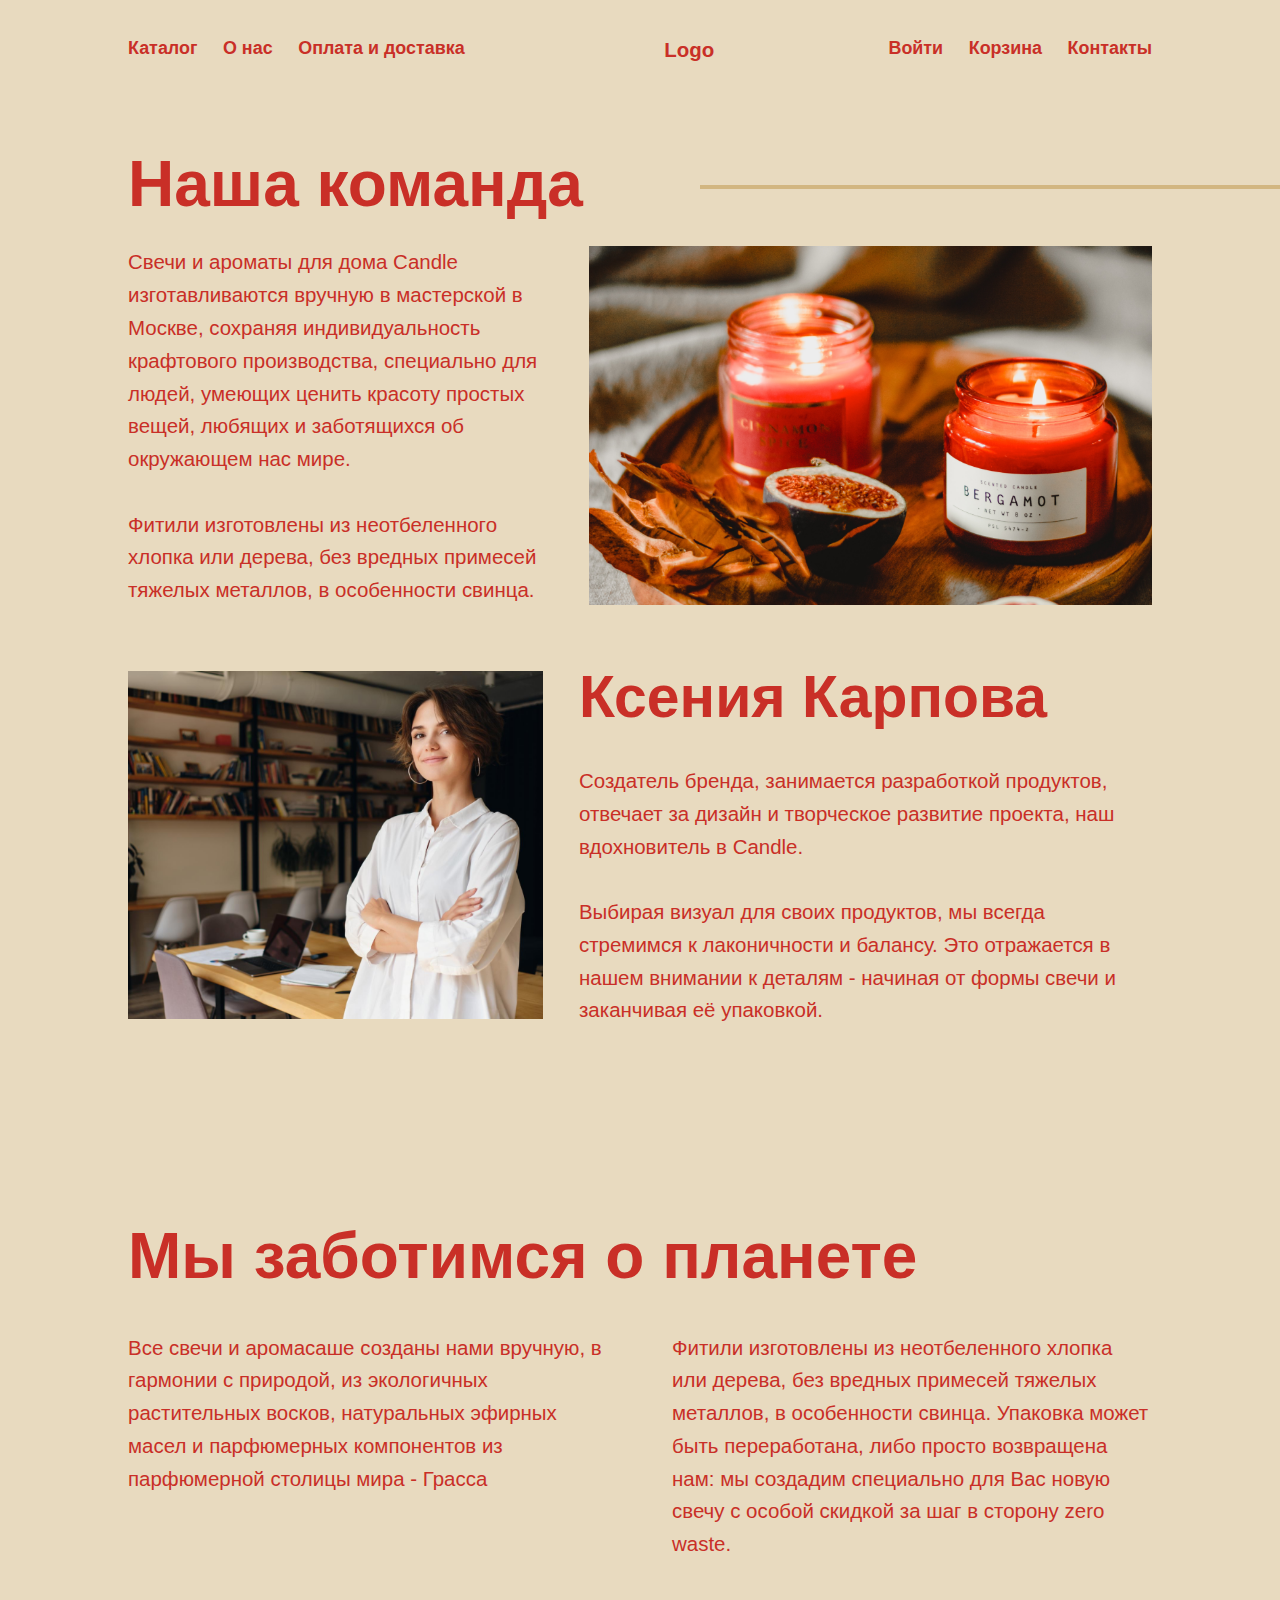
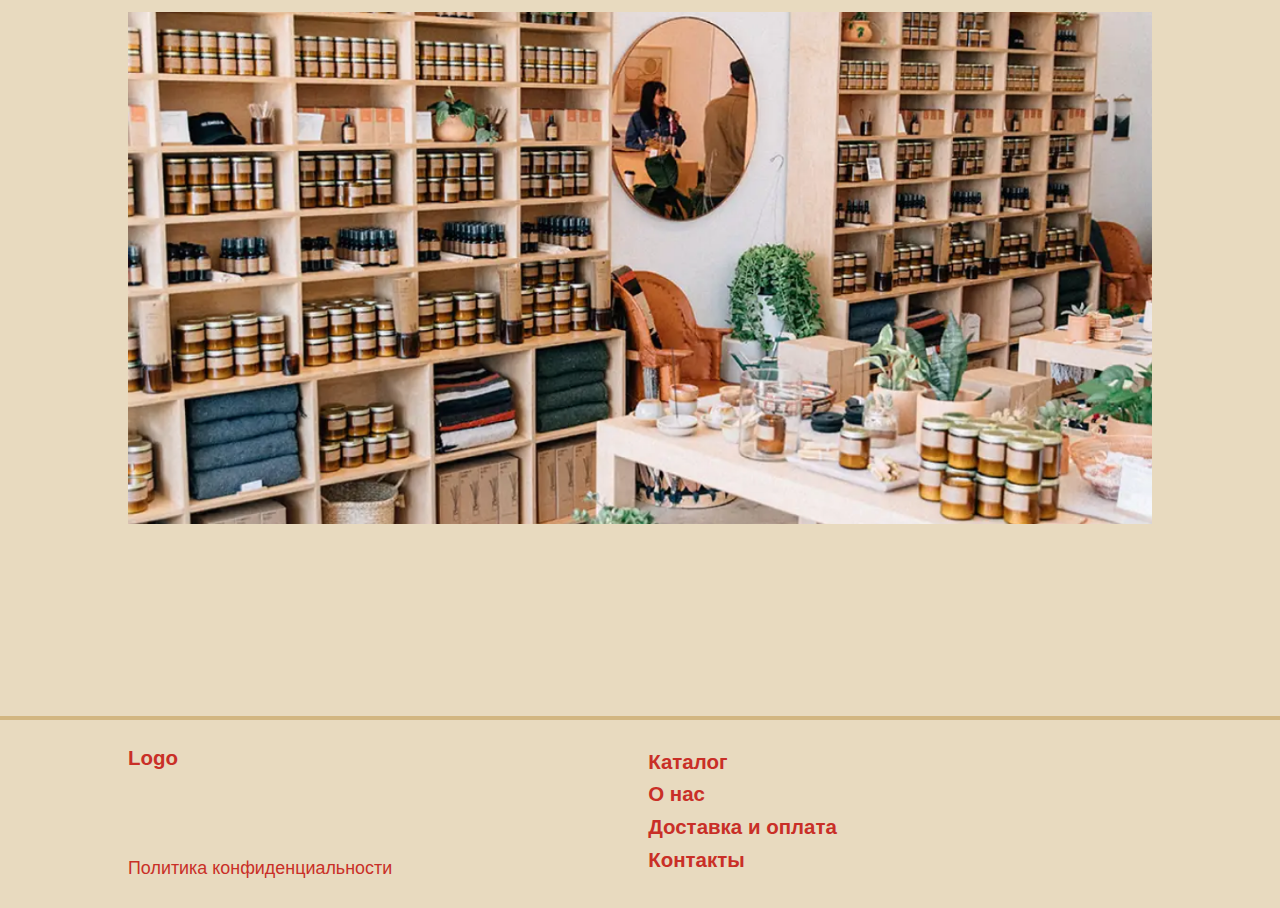
==== about.html @ 95ebd717 "first commit" ====
<!DOCTYPE html>
<html lang="en">
<head>
    <meta charset="UTF-8">
    <meta http-equiv="X-UA-Compatible" content="IE=edge">
    <meta name="viewport" content="width=device-width, initial-scale=1.0">
    <link rel="stylesheet" href="css/about.css">
    <title>Document</title>
</head>
<body>
    <header class="home">
        <nav class="navigation">
            <div class="nav__left">
                <div class="link___catalog">
                    <a href="" class="link__nav__catalog">Каталог</a>
                </div>
                <div class="link___about__us">
                    <a href="" class="link__nav__about__us">О нас</a>
                </div>
                <div class="link___payment__delivery">
                    <a href="delivery.html" class="link__nav__payment__delivery">Оплата и доставка</a>
                </div>
            </div>

            <div class="link__logo">
                <a href="index.html" class="logo">Logo</a>
            </div>

            <div class="nav__right">
                <div class="link___sign__in">
                    <a href="" class="link__nav__sign__in">Войти</a>
                </div>
                <div class="link___bag">
                    <a href="" class="link__nav__bag">Корзина</a>
                </div>
                <div class="link___contact">
                    <a href="contact.html" class="link__nav__contact">Контакты</a>
                </div>
            </div>
        </nav>
        <div class="container__header">
            <div class="top__header">
                <h1 class="title__header">Наша команда</h1>
                <div class="line">
                    <hr class="line__header">
                </div>
                
            </div>
            <div class="middle__header">
                <div class="middle__text__header">Свечи и ароматы для дома Candle изготавливаются вручную в мастерской в Москве, сохраняя индивидуальность крафтового производства, специально для людей, умеющих ценить красоту простых вещей, любящих и заботящихся об окружающем нас мире.
<br> <br>
                    Фитили изготовлены из неотбеленного хлопка или дерева, без вредных примесей тяжелых металлов, в особенности свинца. </div>
                <div class="middle__photo__header"></div>
            </div>
            <div class="bottom__header">
                <div class="bottom__photo__header"></div>
                <div class="bottom__text__header">
                    <h2 class="owner">Ксения Карпова</h2>
                    <p class="text__owner">Создатель бренда, занимается разработкой продуктов, отвечает за дизайн и творческое развитие проекта, наш вдохновитель в Candle.
                     <br>   <br>Выбирая визуал для своих продуктов, мы всегда стремимся к лаконичности и балансу. Это отражается в нашем внимании к деталям - начиная от формы свечи и заканчивая её упаковкой.
                    </p>
                </div>
            </div>
        </div>
    </header>

    <section class="concern">
        <h2 class="concern__title">Мы заботимся о планете</h2>
        <div class="container__concern">
            <div class="left__concern">
                <p class="text_concern">Все свечи и аромасаше созданы нами вручную, в гармонии с природой, из экологичных растительных восков, натуральных эфирных масел и парфюмерных компонентов из парфюмерной столицы мира - Грасса</p>
            </div>
            <div class="right__concern">
                <p class="text_concern">Фитили изготовлены из неотбеленного хлопка или дерева, без вредных примесей тяжелых металлов, в особенности свинца. Упаковка может быть переработана, либо просто возвращена нам: мы создадим специально для Вас новую свечу с особой скидкой за шаг в сторону zero waste.</p>
            </div>
        </div>
        <div class="photo__concern">
            <div class="photo__concern02">
            
            </div>
        </div>
    </section>


    <footer>
        <hr class="line__footer">
        <div class="footer__container">
            <div class="left__footer">
                <div class="link__logo">
                    <a href="index.html" class="logo">Logo</a>
                </div>
                <div class="politica">
                    <a href="" class="privacy_policy">Политика конфиденциальности</a>
                </div>
            </div>
            <div class="right__footer">
                <div class="link__catalog">
                    <a href="" class="catalog">Каталог</a>
                </div>
                <div class="link__about">
                    <a href="" class="about">О нас</a>
                </div>
                <div class="link__delivery">
                    <a href="delivery.html" class="delivery">Доставка и оплата</a>
                </div>
                <div class="link__contact">
                    <a href="contact.html" class="contact">Контакты</a>
                </div>
            </div>
        </div>
    </footer>
</body>
</html>
---- css/about.css ----
@font-face {
    font-family: "MAK";
    font-style: normal;
    font-weight: 400;
  
    src: local("MAK"),
         url("/font/Mak/MAK.otf") format("otf");
}
@font-face {
    font-family: "MAK";
    font-style: normal;
    font-weight: 700;
  
    src: local("MAK"),
         url("/font/Mak/MAK-bold.otf") format("otf");
}
@font-face {
    font-family: "Roboto";
    font-style: normal;
    font-weight: 400;
  
    src: local("Roboto"),
         url("/font/Roboto/Roboto-Regular.ttf") format("ttf");
}
  @font-face {
    font-family: "Roboto";
    font-style: normal;
    font-weight: 700;
  
    src: local("Roboto"),
         url("/font/Roboto/Roboto-Bold.ttf") format("ttf");
}
@font-face {
    font-family: "Roboto";
    font-style: normal;
    font-weight: 300;
  
    src: local("Roboto"),
         url("/font/Roboto/Roboto-Thin.woff") format("woff");
}
*{
    padding: 0;
    margin: 0;
}
:root{
    --collor1: #E8DABF;
    --collor2: #C92F27;
    --collor5: #D2B681;
    --collor3: #1E1515;
    --collor4: #FFEBDD;
}
body{
    font-family: 'Roboto', sans-serif;
    font-weight: 400;
    background-color: var(--collor1);
    color: var(--collor2);
    box-sizing: border-box;
}

/* navigation */
.navigation{
    display: flex;
    justify-content: space-between;
    padding-left: 10vw;
    padding-right: 10vw;
    padding-top: 3vw;
}
.nav__left{
    display: flex;
    justify-content: space-between;
}
.nav__left a{
    padding-right: 2vw;
}
.nav__right{
    display: flex;
    justify-content: space-between;
}
.navigation a{
    font-family: 'Roboto', sans-serif;
    font-weight: 700;
    text-decoration: none;
    font-size: 1.4vw;
    color: var(--collor2);
}
.link__nav__sign__in{
    padding-right: 2vw;
}
.link__nav__bag{
    padding-right: 2vw;
}
@media only screen and (max-width: 480px) {
    
}












/* header */
.container__header{
    padding-bottom: 15vw;
}
.top__header{
    justify-content: space-between;
    display: flex;
    padding-left: 10vw;
}
.title__header{
    font-family: 'MAK', sans-serif;
    font-weight: 700;
    font-size: 5vw;
    padding-bottom: 2vw;
}
.line__header{
    margin-top: 3vw;
    width: 45vw;
    border: 2px solid var(--collor5);
}
.middle__header{
    display: flex;
    justify-content: space-between;
    padding-left: 10vw;
    padding-right: 10vw;
}
.middle__text__header{
    width: 34vw;
    font-size: 1.6vw;
    font-family: 'Roboto', sans-serif;
    font-weight: 400;
    line-height: 160%;
    padding-bottom: 5vw;
}
.middle__photo__header{
    width: 44vw;
    height: 28vw;
    background: url("../img/о_нас01.png") no-repeat;
    background-size: cover;
}
.bottom__header{
    display: flex;
    padding-left: 10vw;
    padding-right: 10vw;
}
.bottom__photo__header{
    width: 32.6vw;
    height: 27.2vw;
    background: url("../img/о_нас02.png") no-repeat;
    background-size: cover;
}
.bottom__text__header{
    width: 45vw;
    font-size: 1.6vw;
    font-family: 'Roboto', sans-serif;
    font-weight: 400;
    line-height: 160%;
    padding-left: 2.8vw;
}
.owner{padding-top: 0.8vw;
    font-family: 'MAK', sans-serif;
    font-weight: 700;
    font-size: 4.6vw;
    padding-bottom: 4vw;
}



















/* Concern */
.concern{
    margin-bottom: 15vw;
}
.concern__title{
    padding-left: 10vw;
    padding-right: 10vw;
    font-family: 'MAK', sans-serif;
    font-weight: 700;
    font-size: 5vw;
    padding-bottom: 3vw;
}
.container__concern{
    display: flex;
    padding-left: 10vw;
    padding-right: 10vw;

}
.left__concern, .right__concern{
    width: 40vw;
    margin-bottom: 4vw;
}
.left__concern{
    padding-right: 5vw;
}
.photo__concern02{
    width: 80vw;
    height: 40vw;
    background: url("../img/Rectangle\ 64.png") no-repeat;
    background-size: cover;
}
.photo__concern{
    padding-left: 10vw;
    padding-right: 10vw;
}
.text_concern{
    font-size: 1.6vw;
    font-family: 'Roboto', sans-serif;
    font-weight: 400;
    line-height: 160%;
}















/* footer */
.line__footer{
    border: 2px solid var(--collor5);
}
.footer__container{
    display: flex;
    padding-left: 10vw;
    font-family: 'Roboto', sans-serif;
    font-weight: 700;
    margin-top: 2vw;
    margin-bottom:2vw;
}
.right__footer{
    margin-left: 20vw;
}
.right__footer a{
    text-decoration: none;
    color: var(--collor2);
    font-size: 1.6vw;
    line-height: 160%;
}
.link__logo a{
    text-decoration: none;
    color: var(--collor2);
    font-size: 1.6vw;
}
.politica a{
    text-decoration: none;
    color: var(--collor2);
    font-family: 'Roboto', sans-serif;
    font-weight: 400;
    font-size: 1.4vw;
    line-height: 160%;
}
.link__logo{
    padding-bottom: 6.6vw;
}
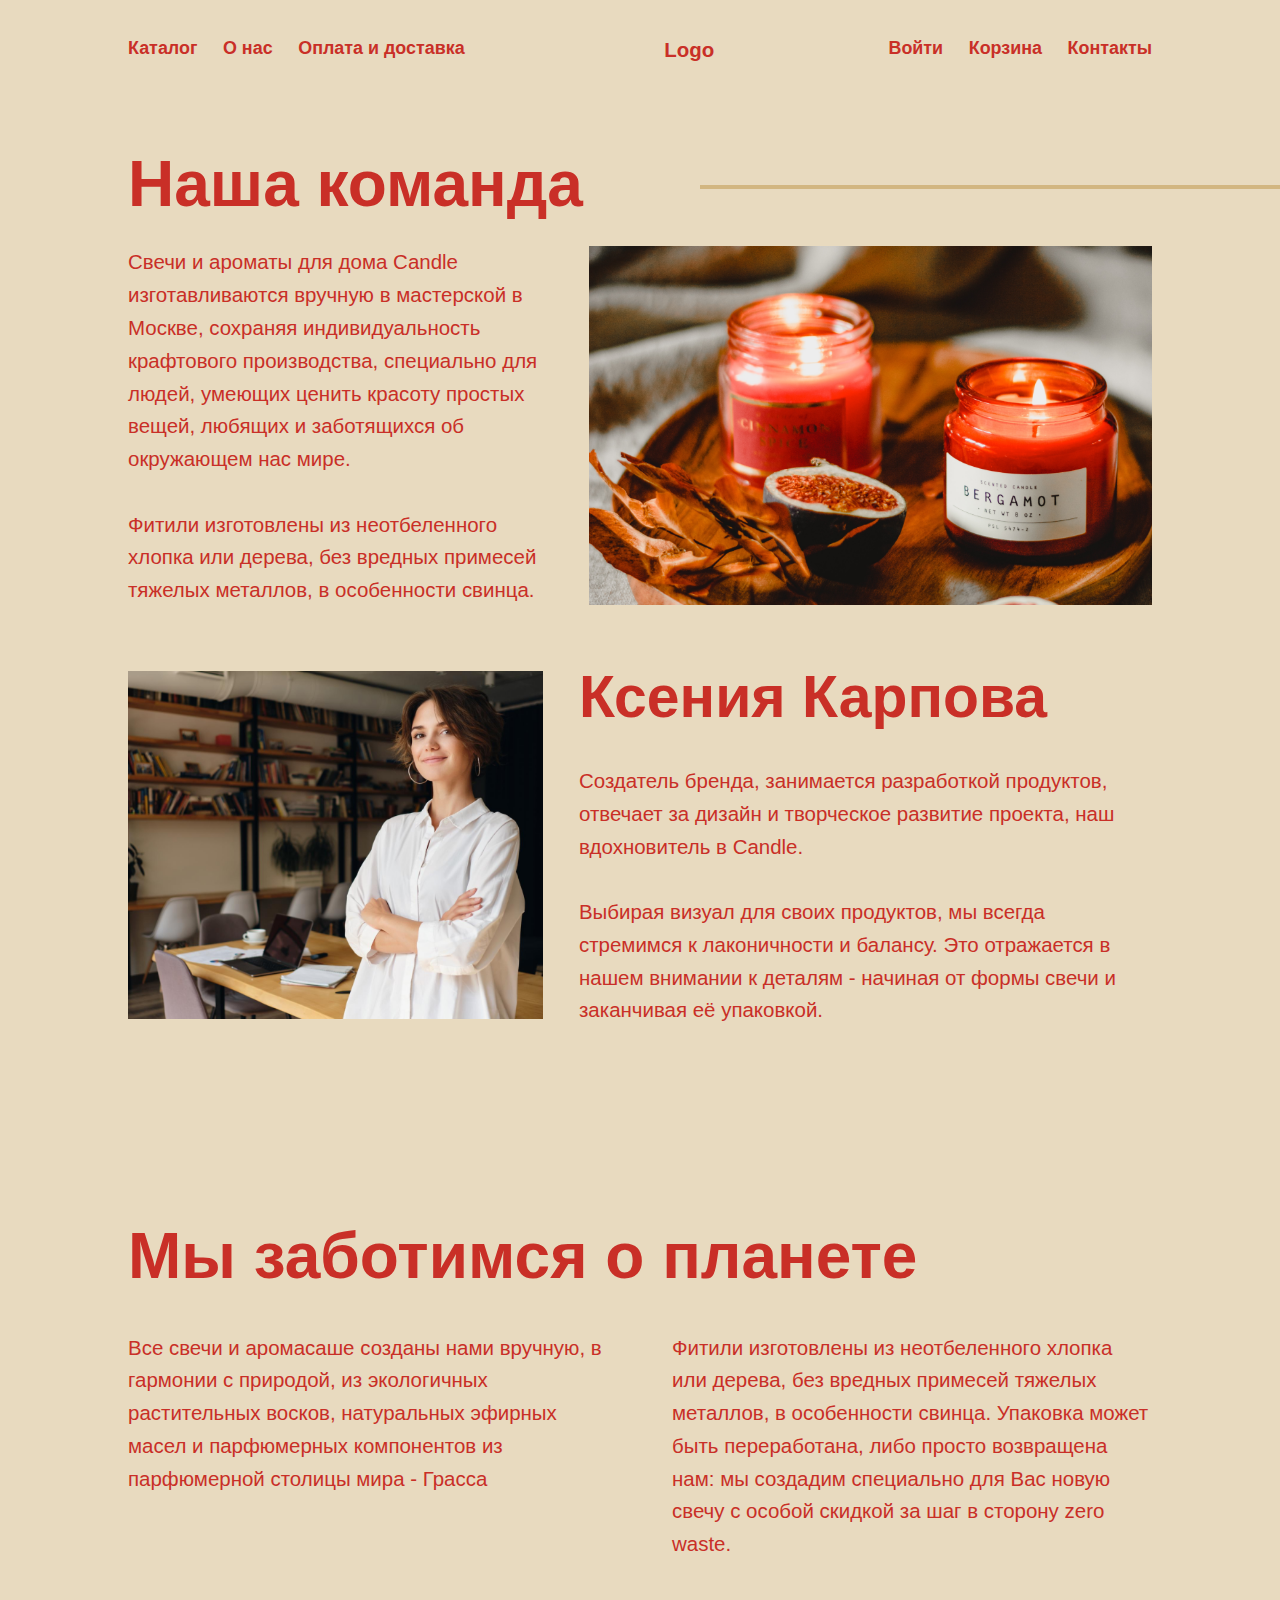
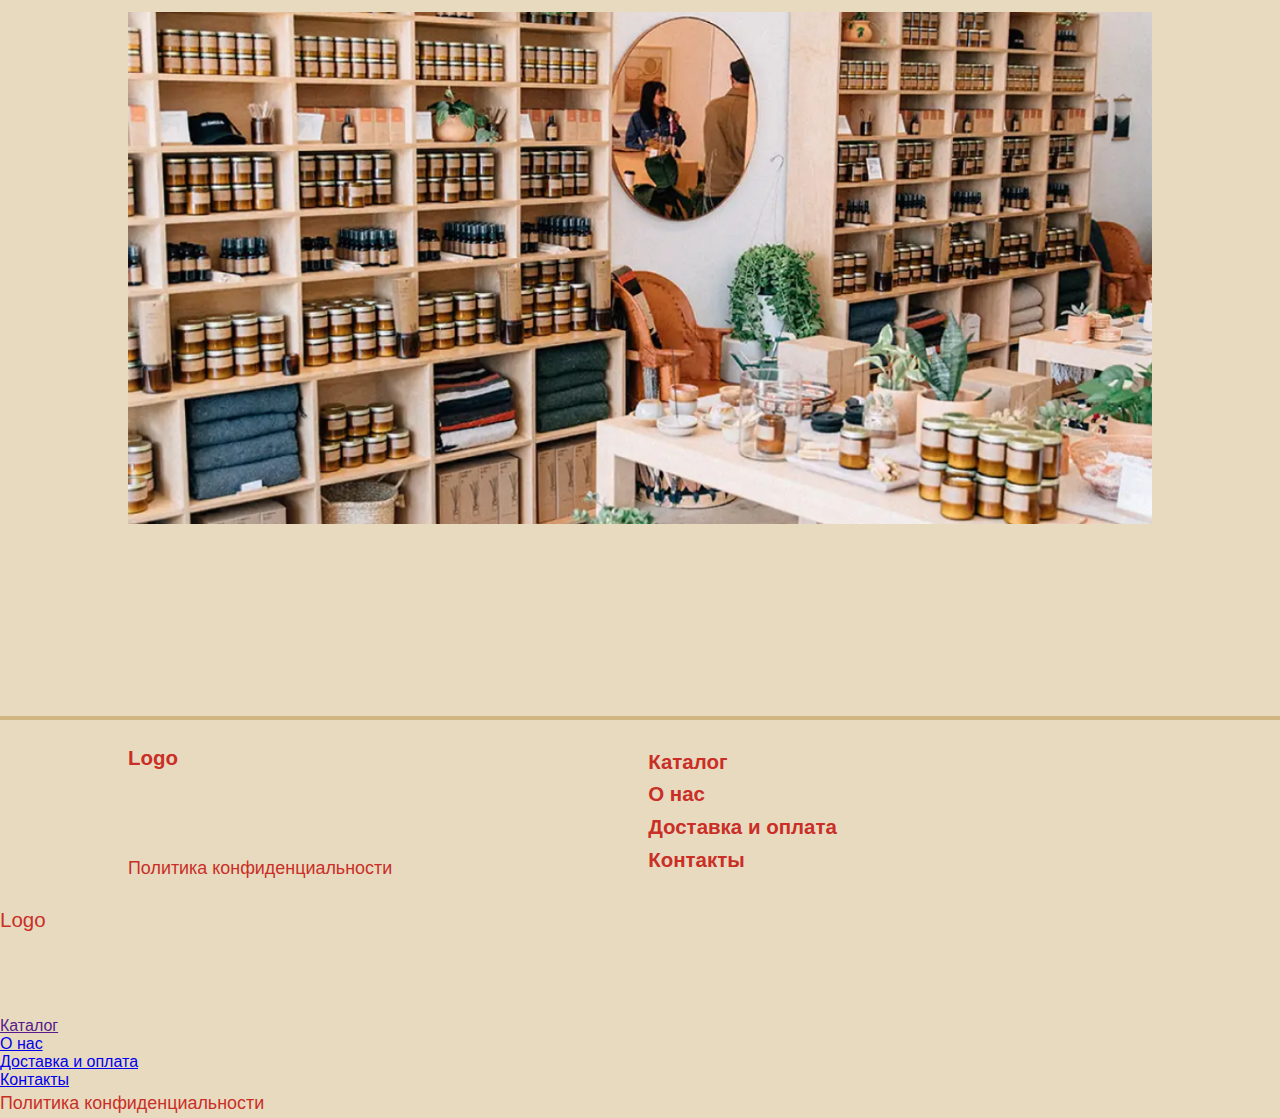
==== commit 2ed4b9b4: "Mobile version +3 pages" ====
--- a/about.html
+++ b/about.html
@@ -9,7 +9,36 @@
 </head>
 <body>
     <header class="home">
-        <nav class="navigation">
+        <div class="mobile__head">
+            <div class="container__mobile">
+                <input type="checkbox" id="nav-toggle" hidden>
+    
+        <nav class="nav">
+
+        <label for="nav-toggle" class="nav-toggle" onclick></label>
+        <h2 class="logo"> 
+            <a href="//dbmast.ru/">Candle</a> 
+        </h2>
+        <ul>
+            <li><a href="" class="link__nav__catalog">Каталог</a>
+            <li><a href="about.html" class="link__nav__about__us">О нас</a>
+            <li><a href="delivery.html" class="link__nav__payment__delivery">Оплата и доставка</a>
+            <li><a href="" class="link__nav__sign__in">Войти</a>
+            <a href="contact.html" class="link__nav__contact">Контакты</a>
+        </ul>
+        </nav>
+            </div>
+              <div class="link__logo">
+                <a href="index.html" class="logo">Logo</a>
+              </div>
+              <div class="link___bag">
+                <a href="" class="link__nav__bag"><svg width="28" height="31" viewBox="0 0 28 31" fill="none" xmlns="http://www.w3.org/2000/svg">
+                    <path d="M7.91304 13.6203V5.75949C8.37681 4.50633 10.2087 2 13.8261 2C17.4435 2 19.2754 4.50633 19.7391 5.75949V13.6203M2 9.86076C2 15.2152 2 26.1291 2 26.9494C2 27.7696 4.08696 28.6582 5.13043 29C10.1159 29 20.5739 29 22.5217 29C24.4696 29 25.6522 26.9494 26 25.9241V9.86076H14H2Z" stroke="#C92F27" stroke-width="3"/>
+                    </svg>
+                    </a>
+            </div>
+        </div>
+        <nav class="navigation__pc">
             <div class="nav__left">
                 <div class="link___catalog">
                     <a href="" class="link__nav__catalog">Каталог</a>
@@ -108,6 +137,28 @@
                 </div>
             </div>
         </div>
+        <!-- mobile -->
+
+        <div class="footer__container__mobile">
+            <div class="link__logo">
+                <a href="index.html" class="logo">Logo</a>
+            </div>
+            <div class="link__catalog">
+                <a href="" class="catalog">Каталог</a>
+            </div>
+            <div class="link__about">
+                <a href="about.html" class="about">О нас</a>
+            </div>
+            <div class="link__delivery">
+                <a href="delivery.html" class="delivery">Доставка и оплата</a>
+            </div>
+            <div class="link__contact">
+                <a href="contact.html" class="contact">Контакты</a>
+            </div>
+        <div class="politica">
+            <a href="" class="privacy_policy">Политика конфиденциальности</a>
+        </div>
+    </div>
     </footer>
 </body>
 </html>--- a/css/about.css
+++ b/css/about.css
@@ -58,7 +58,7 @@
 }
 
 /* navigation */
-.navigation{
+.navigation__pc{
     display: flex;
     justify-content: space-between;
     padding-left: 10vw;
@@ -76,7 +76,7 @@
     display: flex;
     justify-content: space-between;
 }
-.navigation a{
+.navigation__pc a{
     font-family: 'Roboto', sans-serif;
     font-weight: 700;
     text-decoration: none;
@@ -89,7 +89,353 @@
 .link__nav__bag{
     padding-right: 2vw;
 }
+.mobile__head{
+    display: none;
+}
 @media only screen and (max-width: 480px) {
+    .navigation__pc{
+        display: none;
+    }
+    .mobile__head{
+        padding-top: 6vw;
+        padding-left: 10vw;
+        padding-right: 10vw;
+        display: flex;
+        justify-content: space-between;
+    }
+    .link__logo a{
+        font-size: 6vw !important;
+    }
+    .container__mobile{
+        display: block;
+    }
+    .nav {
+       /*  ширна произвольная, не стесняйтесь экспериментировать */
+       width: 320px;
+       min-width: 320px;
+       /* фиксируем и выставляем высоту панели на максимум */
+       height: 100%;
+       position: absolute;
+       top: 0;
+       bottom: 0;
+       margin: 0;
+       /* сдвигаем (прячем) панель относительно левого края страницы */
+       left: -320px;
+       /* внутренние отступы */
+       padding: 15px 15px;
+       /* плавный переход смещения панели */
+       -webkit-transition: left 0.3s;
+       -moz-transition: left 0.3s;
+       transition: left 0.3s;
+       /* определяем цвет фона панели */
+       background: var(--collor1);
+       /* поверх других элементов */
+       z-index: 2000;
+    }
+     
+    /**
+     * Кнопка переключения панели
+     * тег <label>
+     */
+     
+    .nav-toggle {
+        /* абсолютно позиционируем */
+        position: absolute;
+        /* относительно левого края панели */
+        left: 342px;
+        /* внутренние отступы */
+        padding: 2vw;
+        margin-left: 3vw;
+        margin-top: 3vw;
+        /* определяем цвет фона переключателя
+         * чаще вчего в соответствии с цветом фона панели
+        */
+        background: inherit;
+        /* цвет текста */
+        color: var(--collor2);
+        /* вид курсора */
+        cursor: pointer;
+        /* размер шрифта */
+        font-size: 2em;
+        line-height: 1;
+        /* всегда поверх других элементов страницы */
+        z-index: 2001;
+        /* анимируем цвет текста при наведении */
+        -webkit-transition: color .25s ease-in-out;
+        -moz-transition: color .25s ease-in-out;
+        transition: color .25s ease-in-out;
+    }
+     
+    /* определяем текст кнопки 
+     * символ Unicode (TRIGRAM FOR HEAVEN)
+    */
+     
+    .nav-toggle:after {
+        content: '\2630';
+        text-decoration: none;
+    }
+     
+    /* цвет текста при наведении */
+     
+    .nav-toggle:hover {
+        color: var(--collor2);
+    }
+     
+    /**
+     * Скрытый чекбокс (флажок)
+     * невидим и недоступен :)
+     * имя селектора атрибут флажка
+     */
+     
+    [id='nav-toggle'] {
+        position: absolute;
+        display: none;
+    }
+     
+    /**
+     * изменение положения переключателя 
+     * при просмотре на мобильных устройствах
+     * когда навигация раскрыта, распологаем внутри панели
+    */
+     
+    [id='nav-toggle']:checked ~ .nav > .nav-toggle {
+        left: auto;
+        right: 2px;
+        top: 1em;
+    }
+     
+    /**
+     * Когда флажок установлен, открывается панель
+     * используем псевдокласс:checked
+     */
+     
+    [id='nav-toggle']:checked ~ .nav {
+        left: 0;
+        box-shadow:4px 0px 20px 0px rgba(0,0,0, 0.5);
+        -moz-box-shadow:4px 0px 20px 0px rgba(0,0,0, 0.5);
+        -webkit-box-shadow:4px 0px 20px 0px rgba(0,0,0, 0.5);
+        overflow-y: auto;
+    }
+     
+    /* 
+     * смещение контента страницы
+     * на размер ширины панели,
+     * фишка необязательная, на любителя
+    */
+     
+    [id='nav-toggle']:checked ~ main > article {
+        -webkit-transform: translateX(320px);
+        -moz-transform: translateX(320px);
+        transform: translateX(320px);
+    }
+     
+    /*
+     * изменение символа переключателя,
+     * привычный крестик (MULTIPLICATION X), 
+     * вы можете испльзовать любой другой значок
+    */
+     
+    [id='nav-toggle']:checked ~ .nav > .nav-toggle:after {
+        content: '\2715';
+    }
+     
+    /**
+     * профиксим баг в Android <= 4.1.2
+     * см: http://timpietrusky.com/advanced-checkbox-hack
+     */
+     
+    body {
+        -webkit-animation: bugfix infinite 1s;
+    }
+     
+    @-webkit-keyframes bugfix {
+        to {
+          padding: 0;
+        }
+    }
+    .nav h2 {
+        width: 90%;
+        padding: 0;
+        margin: 10px 0;
+        text-align: center;
+        font-size: 1.3em;
+        line-height: 1.3em;
+        opacity: 0;
+        transform: scale(0.1, 0.1);
+        -ms-transform: scale(0.1, 0.1);
+        -moz-transform: scale(0.1, 0.1);
+        -webkit-transform: scale(0.1, 0.1);
+        transform-origin: 0% 0%;
+        -ms-transform-origin: 0% 0%;
+        -moz-transform-origin: 0% 0%;
+        -webkit-transform-origin: 0% 0%;
+        transition: opacity 0.8s, transform 0.8s;
+        -ms-transition: opacity 0.8s, -ms-transform 0.8s;
+        -moz-transition: opacity 0.8s, -moz-transform 0.8s;
+        -webkit-transition: opacity 0.8s, -webkit-transform 0.8s;
+    }
+     
+    .nav h2 a {
+        color: var(--collor2);
+        text-decoration: none;
+        font-family: 'MAK', sans-serif;
+    }
+     
+     
+    /*плавное появление заголовка (логотипа) при раскрытии панели */
+     
+    [id='nav-toggle']:checked ~ .nav h2 {
+        opacity: 1;
+        transform: scale(1, 1);
+        -ms-transform: scale(1, 1);
+        -moz-transform: scale(1, 1);
+        -webkit-transform: scale(1, 1);
+    }
+     
+    /**
+     * формируем непосредственно само меню
+     * используем неупорядоченный список для пунктов меню
+     * прикрутим трансфомации и плавные переходы
+     */
+     
+    .nav > ul {
+        display: block;
+        margin: 0;
+        padding: 0;
+        list-style: none;
+    }
+     
+    .nav > ul > li {
+        line-height: 2.5;
+        opacity: 0;
+        -webkit-transform: translateX(-50%);
+        -moz-transform: translateX(-50%);
+        -ms-transform: translateX(-50%);
+        transform: translateX(-50%);
+        -webkit-transition: opacity .5s .1s, -webkit-transform .5s .1s;
+        -moz-transition: opacity .5s .1s, -moz-transform .5s .1s;
+        -ms-transition: opacity .5s .1s, -ms-transform .5s .1s;
+        transition: opacity .5s .1s, transform .5s .1s;
+    }
+     
+    [id='nav-toggle']:checked ~ .nav > ul > li {
+        opacity: 1;
+        -webkit-transform: translateX(0);
+        -moz-transform: translateX(0);
+        -ms-transform: translateX(0);
+        transform: translateX(0);
+    }
+     
+    /* определяем интервалы появления пунктов меню */
+     
+    .nav > ul > li:nth-child(2) {
+        -webkit-transition: opacity .5s .2s, -webkit-transform .5s .2s;
+        transition: opacity .5s .2s, transform .5s .2s;
+    }
+     
+    .nav > ul > li:nth-child(3) {
+        -webkit-transition: opacity .5s .3s, -webkit-transform .5s .3s;
+        transition: opacity .5s .3s, transform .5s .3s;
+    }
+     
+    .nav > ul > li:nth-child(4) {
+        -webkit-transition: opacity .5s .4s, -webkit-transform .5s .4s;
+        transition: opacity .5s .4s, transform .5s .4s;
+    }
+     
+    .nav > ul > li:nth-child(5) {
+        -webkit-transition: opacity .5s .5s, -webkit-transform .5s .5s;
+        transition: opacity .5s .5s, transform .5s .5s;
+    }
+     
+    .nav > ul > li:nth-child(6) {
+        -webkit-transition: opacity .5s .6s, -webkit-transform .5s .6s;
+        transition: opacity .5s .6s, transform .5s .6s;
+    }
+     
+    .nav > ul > li:nth-child(7) {
+        -webkit-transition: opacity .5s .7s, -webkit-transform .5s .7s;
+        transition: opacity .5s .7s, transform .5s .7s;
+    }
+     
+     
+    /**
+     * оформление ссылок пунктов меню
+     */
+     
+    .nav > ul > li > a {
+        display: inline-block;
+        position: relative;
+        padding: 0;
+        font-family: 'Roboto', sans-serif;
+        font-weight: 300;
+        font-size: 1.2em;
+        color: var(--collor2);
+        width: 100%;
+        text-decoration: none;
+        /* плавный переход */
+        -webkit-transition: color .5s ease, padding .5s ease;
+        -moz-transition: color .5s ease, padding .5s ease;
+        transition: color .5s ease, padding .5s ease;
+    }
+     
+    /**
+     * состояние ссылок меню при наведении
+     */
+     
+    .nav > ul > li > a:hover,
+    .nav > ul > li > a:focus {
+        color: var(--collor2);
+        padding-left: 15px;
+    }
+     
+    /**
+     * линия подчеркивания ссылок меню
+     */
+     
+    .nav > ul > li > a:before {
+        content: '';
+        display: block;
+        position: absolute;
+        right: 0;
+        bottom: 0;
+        height: 1px;
+        width: 100%;
+        -webkit-transition: width 0s ease;
+        transition: width 0s ease;
+    }
+     
+    .nav > ul > li > a:after {
+        content: '';
+        display: block;
+        position: absolute;
+        left: 0;
+        bottom: 0;
+        height: 1px;
+        width: 100%;
+        background: var(--collor2);
+        -webkit-transition: width .5s ease;
+        transition: width .5s ease;
+    }
+     
+    /**
+     * анимируем линию подчеркивания 
+     * ссылок при наведении
+     */
+     
+    .nav > ul > li > a:hover:before {
+        width: 0%;
+        background: var(--collor2);
+        -webkit-transition: width .5s ease;
+        transition: width .5s ease;
+    }
+     
+    .nav > ul > li > a:hover:after {
+        width: 0%;
+        background: transparent;
+        -webkit-transition: width 0s ease;
+        transition: width 0s ease;
+    }
     
 }
 
@@ -169,7 +515,51 @@
     font-size: 4.6vw;
     padding-bottom: 4vw;
 }
-
+@media only screen and (max-width: 480px){
+    .line__header{
+        display: none;
+    }
+    .title__header {
+        margin-top: 8vw;
+        font-size: 8vw;
+        padding-bottom: 4vw;
+    }
+    .middle__header {
+        display: block;
+        padding-left: 10vw;
+        padding-right: 10vw;
+    }
+    .middle__text__header {
+        width: 100%;
+        font-size: 5vw;
+        padding-bottom: 5vw;
+    }
+    .middle__photo__header {
+        width: 100%;
+        height: 45vw;
+        margin-bottom: 5vw;
+    }
+    .bottom__header {
+        display: block;
+        padding-left: 10vw;
+        padding-right: 10vw;
+    }
+    .bottom__photo__header {
+        width: 100%;
+        height: 58vw;
+        margin-bottom: 10vw;
+    }
+    .bottom__text__header {
+        width: 100%;
+        font-size: 5vw;
+        padding-left: 0vw;
+    }
+    .owner {
+        padding-top: 0vw;
+        font-size: 8vw;
+        padding-bottom: 4vw;
+    }
+}
 
 
 
@@ -229,7 +619,31 @@
     font-weight: 400;
     line-height: 160%;
 }
-
+@media only screen and (max-width: 480px){
+    .concern__title {
+        font-size: 8vw;
+        padding-bottom: 4vw;
+        margin-top: 10vw;
+    }
+    .container__concern {
+        display: block;
+    }
+    .text_concern {
+        font-size: 5vw;
+    }
+    .left__concern {
+        padding-right: 5vw;
+    }
+    .left__concern, .right__concern {
+        width: 100%;
+        margin-bottom: 5vw;
+    }
+    .photo__concern02 {
+        width: 100%;
+        height: 55vw;
+        margin-bottom: 20vw;
+    }
+}
 
 
 
@@ -280,4 +694,30 @@
 }
 .link__logo{
     padding-bottom: 6.6vw;
+}
+@media only screen and (max-width: 480px){
+    .footer__container__mobile{
+        display: block;
+        padding-left: 10vw;
+        padding-right: 10vw;
+        padding-top: 5vw;
+        padding-bottom: 3vw;
+    }
+    .footer__container{
+        display: none;
+    }
+    .footer__container__mobile a{
+        text-decoration: none;
+        color: var(--collor2);
+        font-size: 5vw;
+        font-weight: 700;
+        line-height: 160%;
+    }
+    .privacy_policy{
+        font-weight: 400 !important;
+        font-size: 4vw !important;
+    }
+    .politica{
+        margin-top: 5vw;
+    }
 }